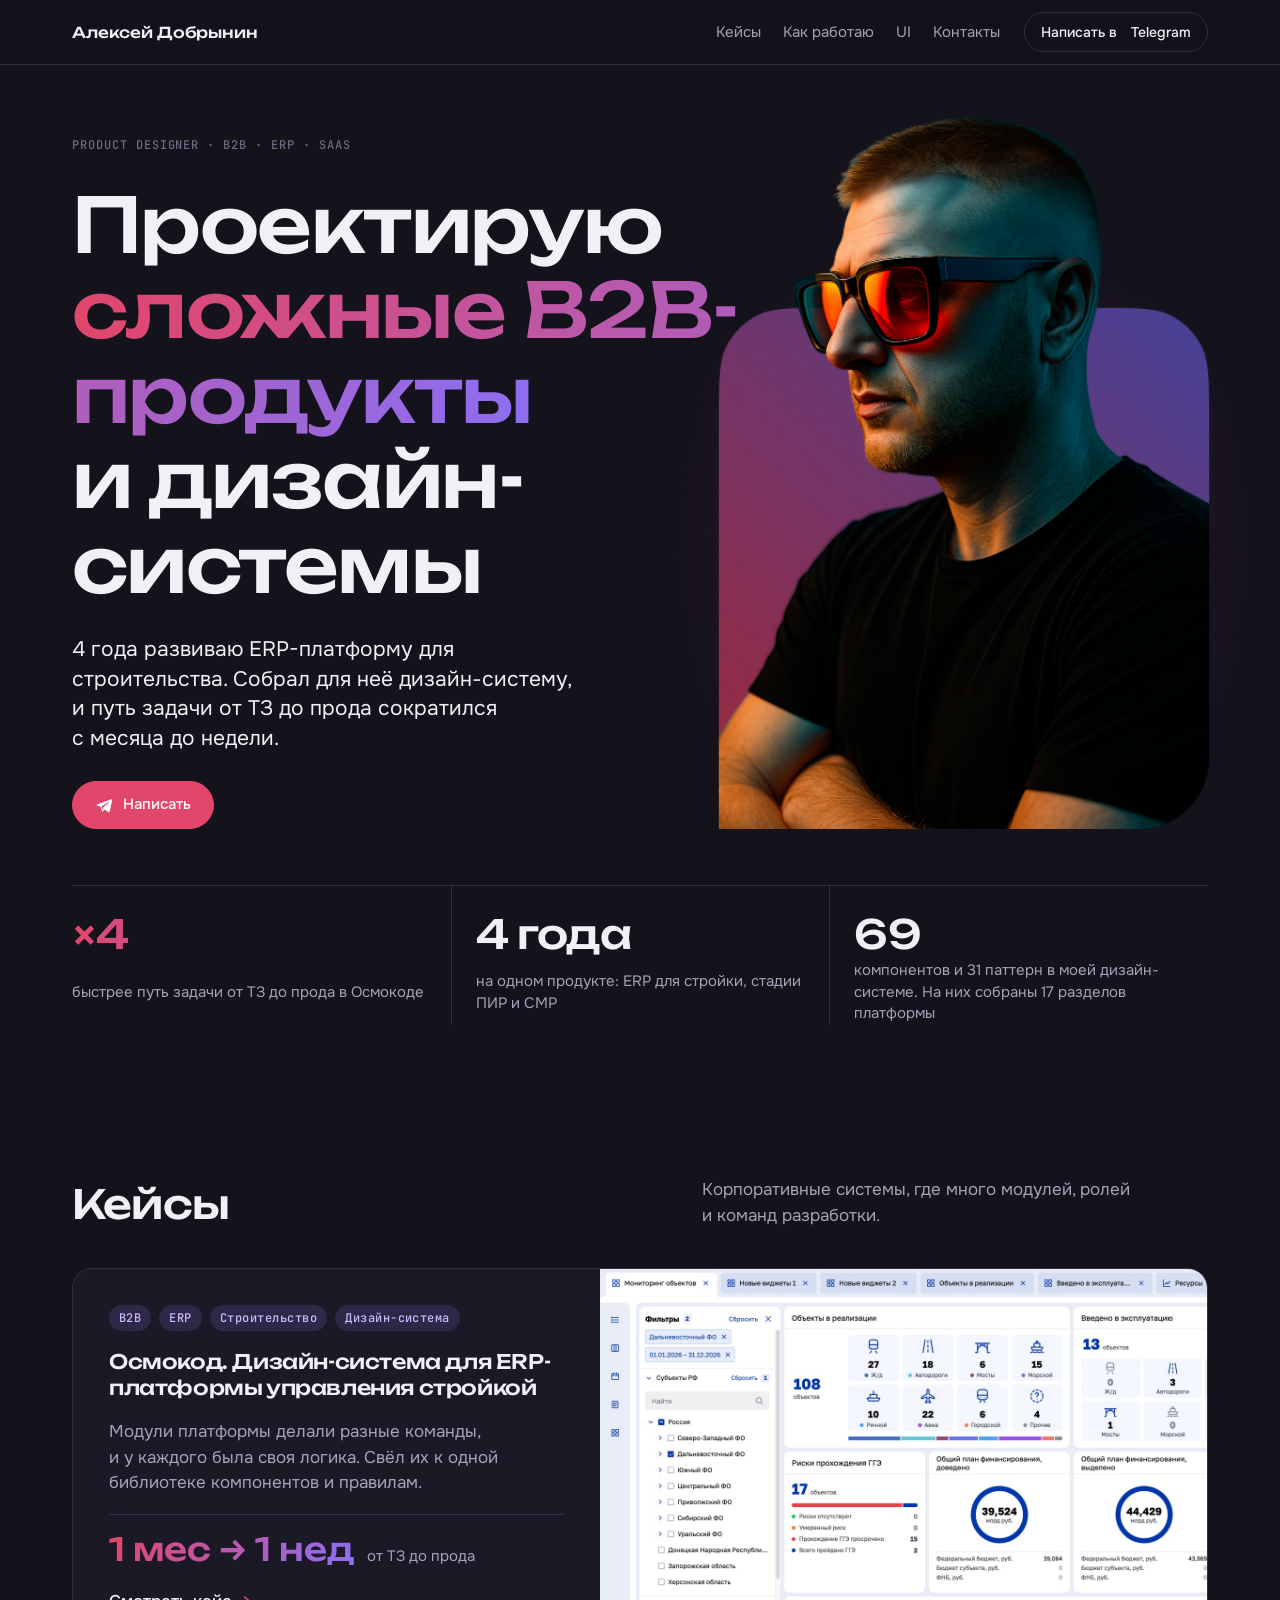
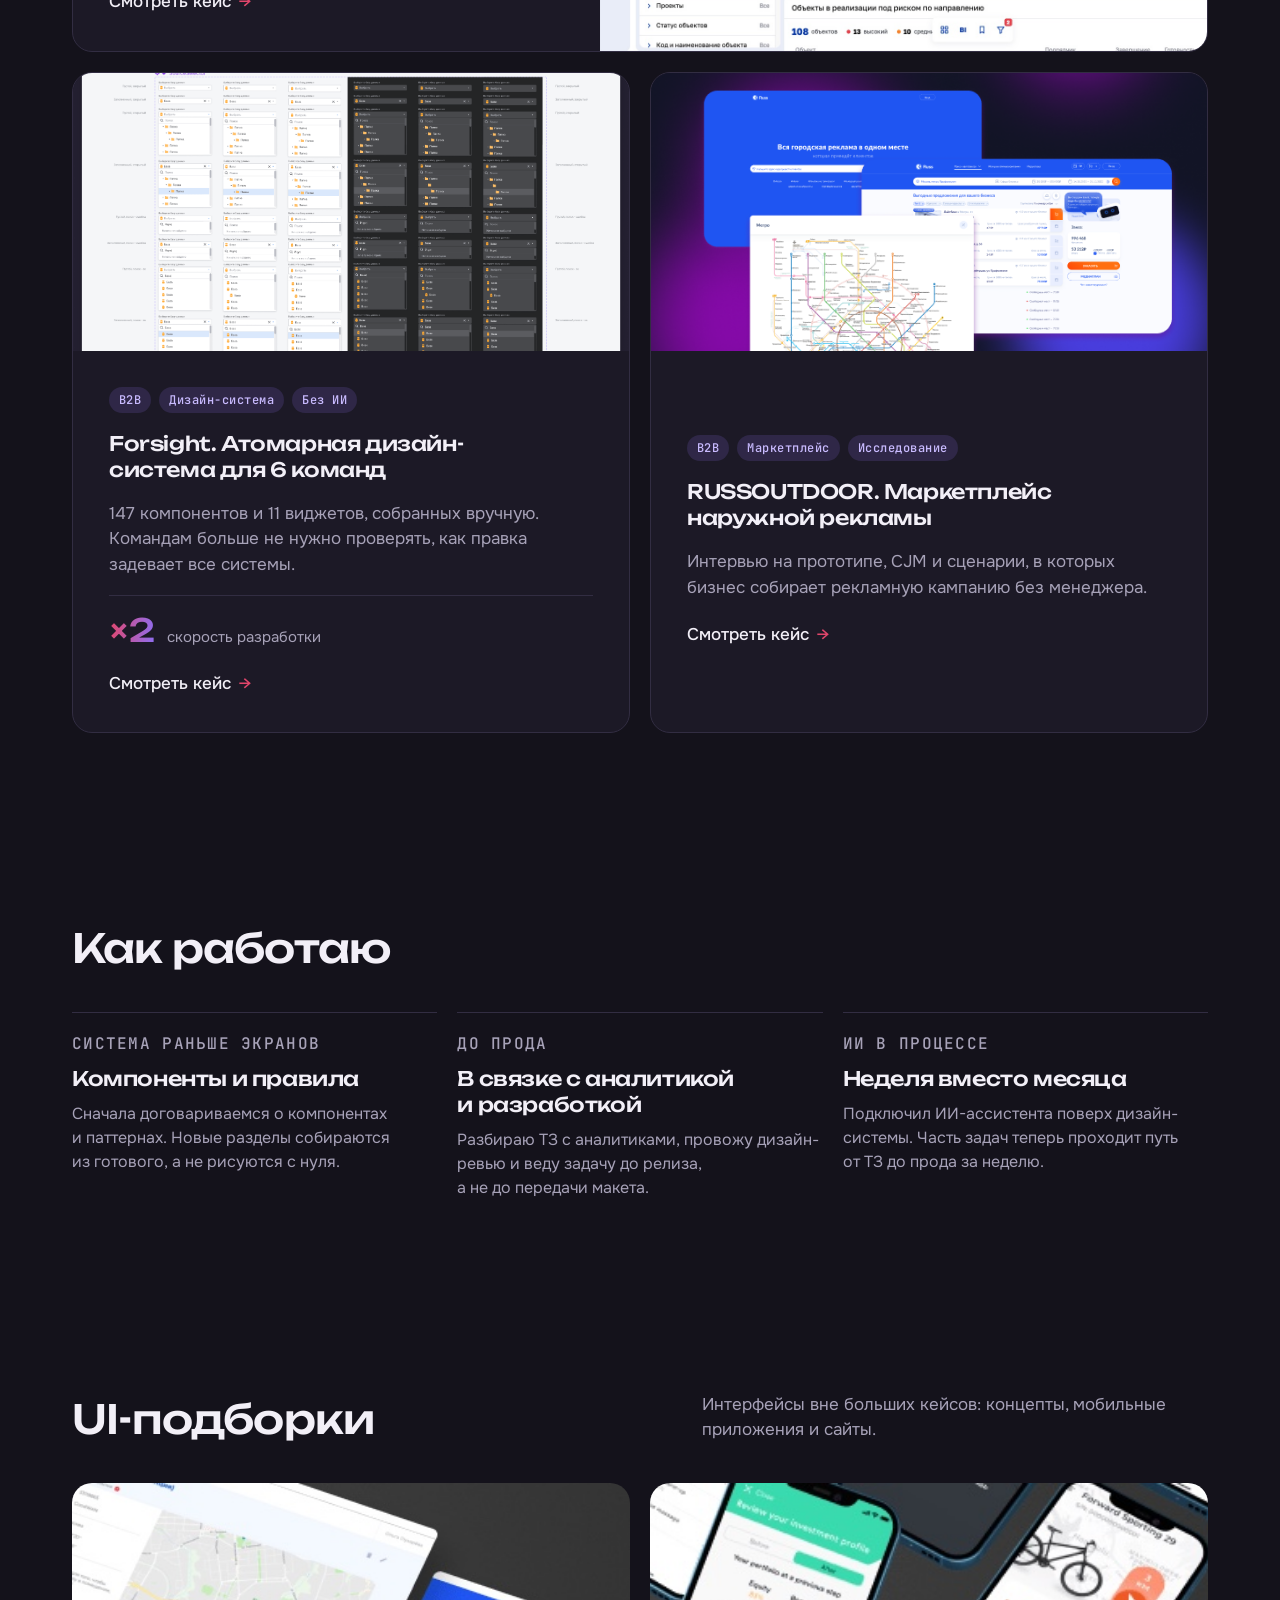
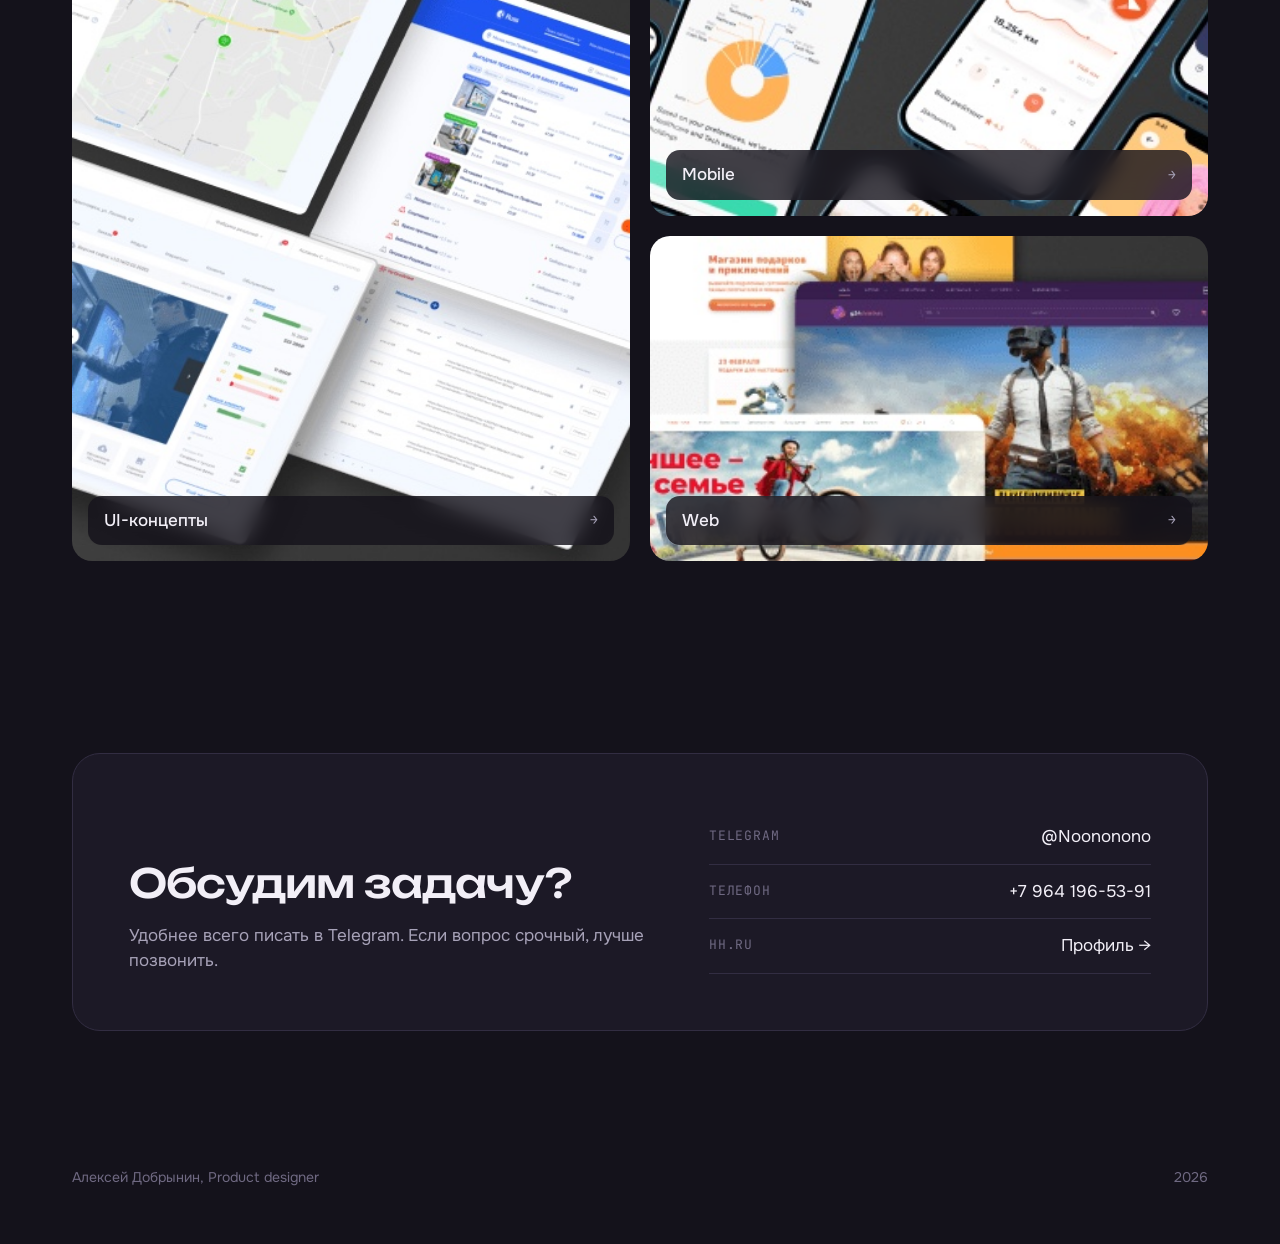
==== index.html @ 71d5b31c "Портфолио: главная, кейсы и UI-подборки Co-Authored-By: Claude Opus 5.5 <noreply@anthropic.com>" ====
<!doctype html>
<html lang="ru">
<head>
<meta charset="utf-8">
<meta name="viewport" content="width=device-width, initial-scale=1, viewport-fit=cover">
<title>Алексей Добрынин — Product designer</title>
<meta name="description" content="Product designer: сложные B2B-продукты, ERP и дизайн-системы. Кейсы Осмокод, Forsight и RUSSOUTDOOR.">
<link rel="canonical" href="https://alexey-star-web.github.io/">
<meta property="og:type" content="website">
<meta property="og:site_name" content="Алексей Добрынин">
<meta property="og:locale" content="ru_RU">
<meta property="og:title" content="Алексей Добрынин — Product designer">
<meta property="og:description" content="Product designer: сложные B2B-продукты, ERP и дизайн-системы. Кейсы Осмокод, Forsight и RUSSOUTDOOR.">
<meta property="og:url" content="https://alexey-star-web.github.io/">
<meta property="og:image" content="https://alexey-star-web.github.io/img/og.jpg">
<meta property="og:image:width" content="1200">
<meta property="og:image:height" content="630">
<meta name="twitter:card" content="summary_large_image">
<meta name="theme-color" content="#14121b">
<link rel="icon" href="favicon.svg" type="image/svg+xml">
<link rel="apple-touch-icon" href="apple-touch-icon.png">
<link rel="preconnect" href="https://fonts.googleapis.com">
<link rel="preconnect" href="https://fonts.gstatic.com" crossorigin>
<link rel="stylesheet" href="https://fonts.googleapis.com/css2?family=Unbounded:wght@500&family=Onest:wght@400;500&family=JetBrains+Mono:wght@400;500&display=swap">
<link rel="stylesheet" href="styles.css">
<style>:root { padding-top: env(safe-area-inset-top, 0px); padding-bottom: env(safe-area-inset-bottom, 0px); }</style>
</head>
<body>
<header class="top">
  <div class="wrap">
    <a class="logo" href="#">Алексей Добрынин</a>
    <nav class="nav" aria-label="Разделы">
      <a href="#cases">Кейсы</a>
      <a href="#how">Как работаю</a>
      <a href="#ui">UI</a>
      <a href="#contact">Контакты</a>
    </nav>
    <a class="btn btn-sm" href="https://t.me/Noononono" target="_blank" rel="noopener"><span class="sm-hide">Написать в&nbsp;</span>Telegram</a>
  </div>
</header>

<main>
  <section class="hero">
    <div class="wrap">
      <div class="hero-grid">
        <div class="hero-text">
          <p class="eyebrow">Product designer · B2B · ERP · SaaS</p>
          <h1>Проектирую <span class="grad">сложные B2B-продукты</span> и&nbsp;дизайн-системы</h1>
          <p class="lead">4 года развиваю ERP-платформу для строительства. Собрал для неё дизайн-систему, и&nbsp;путь задачи от&nbsp;ТЗ до&nbsp;прода сократился с&nbsp;месяца до&nbsp;недели.</p>
          <div class="btns">
            <a class="btn btn-primary" href="https://t.me/Noononono" target="_blank" rel="noopener">
              <svg viewBox="0 0 24 24" fill="currentColor" aria-hidden="true"><path d="M21.4 4.2 2.9 11.3c-1.3.5-1.2 1.2-.2 1.5l4.7 1.5 1.8 5.6c.2.6.4.8.8.8.4 0 .6-.2.9-.5l2.3-2.2 4.8 3.5c.9.5 1.5.2 1.7-.8l3.1-14.7c.3-1.3-.5-1.9-1.4-1.6ZM8.6 14l9.9-6.2c.5-.3.9-.1.5.2l-8.2 7.4-.3 3.4L8.6 14Z"/></svg>
              Написать
            </a>
          </div>
        </div>
        <div class="hero-photo">
          <img src="img/avatar.webp" alt="Алексей Добрынин" width="700" height="660">
        </div>
      </div>

      <div class="stats">
        <div class="stat"><b class="grad">×4</b><span>быстрее путь задачи от&nbsp;ТЗ до&nbsp;прода в&nbsp;Осмокоде</span></div>
        <div class="stat"><b>4 года</b><span>на одном продукте: ERP для стройки, стадии ПИР и&nbsp;СМР</span></div>
        <div class="stat"><b>69</b><span>компонентов и&nbsp;31 паттерн в&nbsp;моей дизайн-системе. На&nbsp;них собраны 17 разделов платформы</span></div>
      </div>
    </div>
  </section>

  <section class="section" id="cases">
    <div class="wrap">
      <div class="section-head">
        <h2>Кейсы</h2>
        <p class="muted">Корпоративные системы, где много модулей, ролей и&nbsp;команд разработки.</p>
      </div>

      <div class="cases">
        <a class="case" href="osmokod.html">
          <div class="case-body">
            <div class="tags"><span class="tag">B2B</span><span class="tag">ERP</span><span class="tag">Строительство</span><span class="tag">Дизайн-система</span></div>
            <h3>Осмокод. Дизайн-система для ERP-платформы управления стройкой</h3>
            <p>Модули платформы делали разные команды, и&nbsp;у&nbsp;каждого была своя логика. Свёл их к&nbsp;одной библиотеке компонентов и&nbsp;правилам.</p>
            <div class="case-metric"><b class="grad">1 мес → 1 нед</b><span>от ТЗ до прода</span></div>
            <span class="case-link">Смотреть кейс</span>
          </div>
          <div class="case-img"><img src="img/osm-card.jpg" alt="Дашборд мониторинга объектов платформы Осмокод" loading="lazy"></div>
        </a>

        <div class="case-row">
          <a class="case" href="forsight.html">
            <div class="case-img"><img src="img/fs4.webp" alt="Компоненты дизайн-системы Forsight в светлой и тёмной теме" loading="lazy"></div>
            <div class="case-body">
              <div class="tags"><span class="tag">B2B</span><span class="tag">Дизайн-система</span><span class="tag">Без ИИ</span></div>
              <h3>Forsight. Атомарная дизайн-система для 6&nbsp;команд</h3>
              <p>147 компонентов и&nbsp;11 виджетов, собранных вручную. Командам больше не&nbsp;нужно проверять, как правка задевает все системы.</p>
              <div class="case-metric"><b class="grad">×2</b><span>скорость разработки</span></div>
              <span class="case-link">Смотреть кейс</span>
            </div>
          </a>
          <a class="case" href="russoutdoor.html">
            <div class="case-img"><img src="img/card-russ.webp" style="object-position:right center" alt="Каталог рекламных носителей RUSSOUTDOOR" loading="lazy"></div>
            <div class="case-body">
              <div class="tags"><span class="tag">B2B</span><span class="tag">Маркетплейс</span><span class="tag">Исследование</span></div>
              <h3>RUSSOUTDOOR. Маркетплейс наружной рекламы</h3>
              <p>Интервью на&nbsp;прототипе, CJM и&nbsp;сценарии, в&nbsp;которых бизнес собирает рекламную кампанию без менеджера.</p>
              <span class="case-link">Смотреть кейс</span>
            </div>
          </a>
        </div>
      </div>
    </div>
  </section>

  <section class="section" id="how">
    <div class="wrap">
      <div class="section-head"><h2>Как работаю</h2></div>
      <div class="how">
        <div>
          <p class="eyebrow">Система раньше экранов</p>
          <h3>Компоненты и&nbsp;правила</h3>
          <p>Сначала договариваемся о&nbsp;компонентах и&nbsp;паттернах. Новые разделы собираются из&nbsp;готового, а&nbsp;не&nbsp;рисуются с&nbsp;нуля.</p>
        </div>
        <div>
          <p class="eyebrow">До прода</p>
          <h3>В связке с&nbsp;аналитикой и&nbsp;разработкой</h3>
          <p>Разбираю ТЗ с&nbsp;аналитиками, провожу дизайн-ревью и&nbsp;веду задачу до&nbsp;релиза, а&nbsp;не&nbsp;до&nbsp;передачи макета.</p>
        </div>
        <div>
          <p class="eyebrow">ИИ в процессе</p>
          <h3>Неделя вместо месяца</h3>
          <p>Подключил ИИ-ассистента поверх дизайн-системы. Часть задач теперь проходит путь от&nbsp;ТЗ до&nbsp;прода за&nbsp;неделю.</p>
        </div>
      </div>
    </div>
  </section>

  <section class="section" id="ui">
    <div class="wrap">
      <div class="section-head">
        <h2>UI-подборки</h2>
        <p class="muted">Интерфейсы вне больших кейсов: концепты, мобильные приложения и&nbsp;сайты.</p>
      </div>
      <div class="ui-grid">
        <a href="ui.html">
          <img src="img/ui1-in.jpg" alt="Подборка UI-концептов" loading="lazy">
          <figcaption>UI-концепты <span>→</span></figcaption>
        </a>
        <a href="mobile.html">
          <img src="img/ui2-in.jpg" alt="Подборка мобильных интерфейсов" loading="lazy">
          <figcaption>Mobile <span>→</span></figcaption>
        </a>
        <a href="web.html">
          <img src="img/ui3-in.jpg" alt="Подборка веб-интерфейсов" loading="lazy">
          <figcaption>Web <span>→</span></figcaption>
        </a>
      </div>
    </div>
  </section>

  <section class="section" id="contact">
    <div class="wrap">
      <div class="contact">
        <div>
          <h2>Обсудим задачу?</h2>
          <p class="muted">Удобнее всего писать в&nbsp;Telegram. Если вопрос срочный, лучше позвонить.</p>
        </div>
        <div class="contact-list">
          <a href="https://t.me/Noononono" target="_blank" rel="noopener"><span>Telegram</span><span>@Noononono</span></a>
          <a href="tel:+79641965391"><span>Телефон</span><span>+7 964 196-53-91</span></a>
          <a href="https://perm.hh.ru/resume/91a9d126ff029c4eff0039ed1f524474364571" target="_blank" rel="noopener"><span>hh.ru</span><span>Профиль →</span></a>
        </div>
      </div>
    </div>
  </section>
</main>

<footer class="wrap foot">
  <span>Алексей Добрынин, Product designer</span>
  <span>2026</span>
</footer>
</body>
</html>
---- styles.css ----
/* Layout: one 1120px column, dark plum ground, crimson→violet as the single brand accent.
   Mono labels carry the "spec sheet" voice of ERP work: units, stages, timings. */
:root {
  --bg: #14121b;
  --surface: #1c1926;
  --surface-2: #242031;
  --line: #322d42;
  --fg: #f2eff7;
  --muted: #a7a2b8;
  --dim: #6f6982;
  --graphite: #313133;
  --crimson: #e2466b;
  --violet: #8d6ef2;
  --grad: linear-gradient(95deg, var(--crimson) 0%, var(--violet) 100%);

  --f-display: "Unbounded", "Arial Black", system-ui, sans-serif;
  --f-body: "Onest", "Helvetica Neue", Arial, sans-serif;
  --f-mono: "JetBrains Mono", ui-monospace, "SF Mono", Menlo, monospace;

  --radius: 20px;
  --wrap: 1120px;
  color-scheme: dark;
}

* { box-sizing: border-box; }
html { scroll-behavior: smooth; }
body {
  margin: 0;
  background: var(--bg);
  color: var(--fg);
  font: 400 17px/1.5 var(--f-body);
  -webkit-font-smoothing: antialiased;
}
img { max-width: 100%; height: auto; display: block; }
a { color: inherit; }
:focus-visible { outline: 2px solid var(--violet); outline-offset: 3px; border-radius: 6px; }

.wrap {
  max-width: calc(var(--wrap) + 64px);
  margin: 0 auto;
  padding-left: max(24px, env(safe-area-inset-left, 0px));
  padding-right: max(24px, env(safe-area-inset-right, 0px));
}

/* Header */
body::before {
  content: ""; position: fixed; inset: 0 0 auto;
  height: env(safe-area-inset-top, 0px); z-index: 10; background: var(--bg);
}
.top {
  position: sticky; top: env(safe-area-inset-top, 0px); z-index: 9;
  background: color-mix(in srgb, var(--bg) 82%, transparent);
  backdrop-filter: blur(14px);
  border-bottom: 1px solid var(--line);
}
.top .wrap { display: flex; align-items: center; gap: 24px; min-height: 64px; }
.logo { font: 500 15px/1 var(--f-display); text-decoration: none; letter-spacing: -.01em; }
.nav { display: flex; gap: 22px; margin-left: auto; font-size: 15px; }
.nav a { text-decoration: none; color: var(--muted); transition: color .15s; }
.nav a:hover { color: var(--fg); }
.back { color: var(--muted); text-decoration: none; font-size: 15px; display: inline-flex; gap: 8px; align-items: center; }
.back:hover { color: var(--fg); }

/* Buttons */
.btns { display: flex; flex-wrap: wrap; gap: 12px; }
.btn {
  display: inline-flex; align-items: center; gap: 10px;
  min-height: 48px; padding: 0 22px; border-radius: 999px;
  font: 500 15px/1 var(--f-body); text-decoration: none;
  border: 1px solid var(--line); background: transparent; color: var(--fg); white-space: nowrap;
  transition: border-color .15s, background .15s, transform .15s;
}
.btn:hover { border-color: var(--muted); }
.btn-primary { background: var(--crimson); border-color: var(--crimson); color: #fff; }
.btn-primary:hover { background: #ec5a7d; border-color: #ec5a7d; }
.btn svg { width: 18px; height: 18px; flex: none; }
.btn-sm { min-height: 40px; padding: 0 16px; font-size: 14px; }

/* Type */
.eyebrow {
  font: 500 12px/1.4 var(--f-mono); letter-spacing: .08em; text-transform: uppercase;
  color: var(--dim);
}
.grad { background: var(--grad); -webkit-background-clip: text; background-clip: text; color: transparent; }
h1, h2, h3 { font-family: var(--f-display); font-weight: 500; letter-spacing: -.02em; text-wrap: balance; margin: 0; }
h1 { font-size: clamp(32px, 7vw, 76px); line-height: 1.12; }
h2 { font-size: clamp(28px, 4vw, 40px); line-height: 1.18; }
h3 { font-size: 20px; line-height: 1.3; }
p { margin: 0; }
.lead { font-size: clamp(18px, 2vw, 21px); line-height: 1.4; color: var(--fg); max-width: 36ch; }
.muted { color: var(--muted); }

.tags { display: flex; flex-wrap: wrap; gap: 8px; }
.tag {
  font: 500 12px/1 var(--f-mono); letter-spacing: .04em;
  padding: 7px 10px; border-radius: 999px;
  background: color-mix(in srgb, var(--violet) 16%, transparent);
  color: #c9bbff;
}

.section { padding-block: 96px; }
.section-head { display: flex; flex-wrap: wrap; align-items: end; justify-content: space-between; gap: 16px 32px; margin-bottom: 40px; }
.section-head p { max-width: 46ch; }

/* Hero */
.hero { padding-block: 72px 56px; }
/* Photo spans the text column: crown on the eyebrow line, bottom on the buttons line.
   avatar.webp is 700×660 with transparent margins: 39px above the crown, 131px right of the figure. */
.hero-grid { display: grid; grid-template-columns: 1.25fr .75fr; gap: 56px; align-items: stretch; }
.hero-text { display: grid; gap: 28px; min-width: 0; align-content: start; }
.hero-photo { position: relative; min-height: 0; pointer-events: none; }
.hero-photo img {
  position: absolute; right: 0; bottom: 0;
  height: calc(100% * 660 / 621); width: auto; max-width: none;
  transform: translateX(calc(131% / 7));
}

.stats {
  display: grid; grid-template-columns: repeat(3, minmax(0, 1fr));
  border-top: 1px solid var(--line); margin-top: 56px;
}
.stats-4 { grid-template-columns: repeat(4, minmax(0, 1fr)); }
.stat { padding: 28px 24px 0 0; display: grid; gap: 6px; }
.stat + .stat { padding-left: 24px; border-left: 1px solid var(--line); }
.stat b { font: 500 clamp(28px, 3.4vw, 40px)/1 var(--f-display); letter-spacing: -.02em; }
.stat span { color: var(--muted); font-size: 15px; line-height: 1.45; }

/* Cases */
.cases { display: grid; gap: 20px; }
.case {
  display: grid; grid-template-columns: minmax(0, 1fr) minmax(0, 1.15fr);
  background: var(--surface); border: 1px solid var(--line); border-radius: var(--radius);
  overflow: hidden; text-decoration: none; transition: border-color .2s, transform .2s;
}
.case:hover { border-color: color-mix(in srgb, var(--violet) 55%, var(--line)); }
.case:hover .case-img img { transform: scale(1.02); }
.case-body { padding: 36px; display: grid; gap: 18px; align-content: start; min-width: 0; }
.case-body p { color: var(--muted); }
.case-img { background: var(--surface-2); overflow: hidden; min-height: 260px; }
.case-img img { width: 100%; height: 100%; object-fit: cover; object-position: left center; transition: transform .4s; }
.case-metric {
  display: flex; align-items: baseline; gap: 12px; flex-wrap: wrap;
  padding-top: 18px; border-top: 1px solid var(--line);
}
.case-metric b { font: 500 32px/1 var(--f-display); }
.case-metric span { color: var(--muted); font-size: 15px; }
.case-link { font-weight: 500; color: var(--fg); display: inline-flex; gap: 8px; align-items: center; margin-top: 4px; }
.case-link::after { content: "→"; color: var(--crimson); transition: transform .2s; }
.case:hover .case-link::after { transform: translateX(4px); }
.case-row { display: grid; grid-template-columns: repeat(2, minmax(0, 1fr)); gap: 20px; }
.case-row .case { grid-template-columns: 1fr; }
.case-row .case-img { min-height: 200px; aspect-ratio: 16/8; }

/* Process */
.how { display: grid; grid-template-columns: repeat(3, minmax(0, 1fr)); gap: 20px; }
.how > div { display: grid; gap: 10px; align-content: start; padding-top: 20px; border-top: 1px solid var(--line); }
.how p { color: var(--muted); font-size: 16px; }

/* UI gallery */
.ui-grid { display: grid; grid-template-columns: 1fr 1fr; grid-template-rows: auto auto; gap: 20px; }
/* Images are cropped inside their graphite block, so only the card's own radius shows. */
.ui-grid a {
  position: relative; display: block; border-radius: var(--radius); overflow: hidden;
  background: var(--graphite); text-decoration: none;
}
.ui-grid a:first-child { grid-row: span 2; }
.ui-grid img { width: 100%; height: 100%; object-fit: cover; transition: transform .4s; }
.ui-grid a:hover img { transform: scale(1.03); }
.ui-grid figcaption {
  position: absolute; left: 16px; bottom: 16px; right: 16px;
  display: flex; justify-content: space-between; align-items: center; gap: 12px;
  padding: 12px 16px; border-radius: 14px;
  background: color-mix(in srgb, var(--bg) 80%, transparent); backdrop-filter: blur(10px);
  font-weight: 500;
}
.ui-grid figcaption span { color: var(--muted); font: 400 13px/1.3 var(--f-mono); }

/* Contacts */
.contact {
  background: var(--surface); border: 1px solid var(--line); border-radius: 28px;
  padding: clamp(28px, 5vw, 56px); display: grid; grid-template-columns: 1.1fr .9fr; gap: 40px; align-items: end;
}
.contact h2 { margin-bottom: 16px; }
.contact-list { display: grid; gap: 0; }
.contact-list a, .contact-list div {
  display: flex; justify-content: space-between; gap: 16px; padding: 14px 0;
  border-bottom: 1px solid var(--line); text-decoration: none;
}
.contact-list span:first-child { color: var(--dim); font: 400 13px/1.8 var(--f-mono); text-transform: uppercase; letter-spacing: .06em; }
.contact-list a:hover span:last-child { color: var(--crimson); }
.foot { padding-block: 40px 56px; color: var(--dim); font-size: 14px; display: flex; justify-content: space-between; flex-wrap: wrap; gap: 12px; }

/* ===== Case page ===== */
.case-hero { padding-block: 56px 32px; display: grid; gap: 28px; }
.case-hero .lead { max-width: 52ch; }
.facts {
  display: grid; grid-template-columns: repeat(4, minmax(0, 1fr));
  border-block: 1px solid var(--line); margin-top: 16px;
}
.facts > div { padding: 20px 20px 20px 0; display: grid; gap: 6px; align-content: start; }
.facts > div + div { padding-left: 20px; border-left: 1px solid var(--line); }
.facts dt { margin: 0; }
.facts dd { margin: 0; font-size: 16px; line-height: 1.45; }

.shot {
  border-radius: var(--radius); overflow: hidden; background: var(--surface);
  border: 1px solid var(--line); cursor: zoom-in; padding: 0; display: block; width: 100%;
}
.shot img { width: 100%; }
.cover {
  position: relative; border-radius: 28px; overflow: hidden;
  background: radial-gradient(60% 70% at 50% 45%, color-mix(in srgb, var(--violet) 30%, transparent), transparent 70%), var(--surface);
  border: 1px solid var(--line); padding: clamp(16px, 4vw, 48px);
}
.cover img { margin: 0 auto; width: min(100%, 820px); height: auto; }

/* Result chart: cycle time per stage, bars drawn to one scale (4 weeks = 100%) */
.result { display: grid; grid-template-columns: .8fr 1.2fr; gap: 48px; align-items: center; }
.result-big { display: grid; gap: 12px; }
.result-big b { font: 500 clamp(64px, 10vw, 120px)/.9 var(--f-display); letter-spacing: -.04em; }
.result-big p { color: var(--muted); max-width: 30ch; }
.bars { display: grid; gap: 22px; }
.bar { display: grid; gap: 8px; }
.bar-head { display: flex; justify-content: space-between; gap: 12px; font-size: 15px; }
.bar-head span:last-child { font: 500 14px/1.6 var(--f-mono); color: var(--fg); font-variant-numeric: tabular-nums; white-space: nowrap; }
.bar-track { height: 14px; border-radius: 999px; background: var(--surface-2); overflow: hidden; }
.bar-fill { height: 100%; border-radius: 999px; background: var(--dim); }
.bar.is-ds .bar-fill { background: color-mix(in srgb, var(--violet) 75%, var(--crimson)); }
.bar.is-ai .bar-fill { background: var(--grad); }
.bar-note { color: var(--dim); font-size: 14px; line-height: 1.45; }
.scale { display: flex; justify-content: space-between; font: 400 12px/1 var(--f-mono); color: var(--dim); padding-top: 4px; border-top: 1px dashed var(--line); }

/* Phase diagram: process stages, not a time scale */
.phases { display: grid; gap: 24px; }
.phase-row { display: grid; gap: 10px; }
.phase-row ol { display: flex; gap: 8px; margin: 0; padding: 0; list-style: none; }
.phase-row li {
  flex: 1 1 0; min-width: 0; padding: 14px 16px; border-radius: 12px;
  background: var(--surface-2); color: var(--muted); font-size: 15px; line-height: 1.35;
}
.phase-row li.is-gone {
  background: transparent; border: 1px dashed var(--crimson);
  color: var(--dim); text-decoration: line-through; text-decoration-color: var(--crimson);
}
.phase-row.is-new li { background: color-mix(in srgb, var(--violet) 22%, var(--surface-2)); color: var(--fg); }
.cover-light { background: #eef0f4; }
.shot-light { background: #f3f4f7; }

.split { display: grid; grid-template-columns: .8fr 1.2fr; gap: 48px; align-items: start; }
.split > div { min-width: 0; }
.prose { display: grid; gap: 16px; color: var(--muted); max-width: 60ch; }
.prose strong { color: var(--fg); font-weight: 500; }

.steps { display: grid; gap: 0; counter-reset: step; }
.steps li {
  list-style: none; counter-increment: step;
  display: grid; grid-template-columns: 56px 1fr; gap: 16px;
  padding: 22px 0; border-bottom: 1px solid var(--line);
}
.steps li:first-child { border-top: 1px solid var(--line); }
.steps li::before { content: counter(step, decimal-leading-zero); font: 500 14px/1.7 var(--f-mono); color: var(--crimson); }
.steps h3 { font-size: 18px; margin-bottom: 6px; }
.steps p { color: var(--muted); font-size: 16px; }
ol.steps { padding: 0; margin: 0; }

.gallery-main { display: grid; gap: 16px; }
.gallery { display: grid; grid-template-columns: repeat(4, minmax(0, 1fr)); gap: 12px; }
.gallery .shot { border-radius: 12px; }
.caption { color: var(--dim); font-size: 14px; margin-top: 12px; }

.fig { margin: 0; min-width: 0; }
.fig .caption { margin-top: 10px; }
.phones {
  display: grid; grid-template-columns: repeat(3, minmax(0, 220px)); justify-content: center; gap: clamp(12px, 3vw, 40px);
  padding: clamp(20px, 4vw, 48px); border-radius: var(--radius); background: var(--surface); border: 1px solid var(--line);
}
/* The first phone lost its header to the crop: equal frames, screen pinned to the bottom. */
.phones .shot { border-radius: 18px; aspect-ratio: 750 / 1624; background: #eef2fb; }
.phones .shot img { width: 100%; height: 100%; object-fit: contain; object-position: bottom; }
.compare:has(.fig) { align-items: start; }
.compare { display: grid; grid-template-columns: 1fr 1fr; gap: 20px; }
.compare figure { margin: 0; display: grid; gap: 12px; }
.compare figcaption { display: flex; gap: 10px; align-items: center; font-weight: 500; }
.dot { width: 8px; height: 8px; border-radius: 50%; background: var(--dim); }
.dot.new { background: var(--crimson); }

.ai-box {
  border-radius: 28px; padding: clamp(28px, 5vw, 56px);
  background:
    radial-gradient(80% 120% at 100% 0%, color-mix(in srgb, var(--violet) 22%, transparent), transparent 60%),
    var(--surface);
  border: 1px solid var(--line);
  display: grid; grid-template-columns: 1fr 1fr; gap: 40px;
}
.ai-box ul { margin: 0; padding: 0; list-style: none; display: grid; gap: 14px; }
.ai-box li { display: grid; grid-template-columns: 22px 1fr; gap: 10px; color: var(--muted); }
.ai-box li::before { content: "→"; color: var(--crimson); }

.next {
  display: flex; justify-content: space-between; align-items: center; gap: 24px; flex-wrap: wrap;
  padding: 32px 36px; border-radius: var(--radius); border: 1px solid var(--line);
  text-decoration: none; transition: border-color .2s;
}
.next:hover { border-color: var(--violet); }
.next h3 { font-size: clamp(22px, 3vw, 30px); }

/* Lightbox */
dialog.lb {
  border: 0; padding: 0; background: transparent; max-width: 96vw; max-height: 92vh;
}
dialog.lb::backdrop { background: rgba(10, 8, 16, .86); backdrop-filter: blur(6px); }
dialog.lb img { max-width: 96vw; max-height: 92vh; border-radius: 12px; cursor: zoom-out; }
/* Long landing-page shots: fit to width and scroll instead of shrinking to the viewport height */
dialog.lb.is-tall { overflow-y: auto; }
dialog.lb.is-tall img { max-height: none; width: min(96vw, 1200px); }

/* Tall shots in a grid: show the top of the page, full image opens in the lightbox */
.shot-tall { aspect-ratio: 3 / 4; }
.shot-tall img { height: 100%; object-fit: cover; object-position: top; }

@media (max-width: 900px) {
  .hero-grid, .case, .contact, .result, .split, .ai-box { grid-template-columns: 1fr; }
  .hero-photo { order: -1; max-width: 320px; }
  .hero-photo img { position: static; width: 100%; height: auto; transform: none; }
  .case-img { order: -1; min-height: 0; aspect-ratio: 16/8; }
  .how { grid-template-columns: 1fr; }
  .facts { grid-template-columns: 1fr 1fr; }
  .facts > div:nth-child(3) { padding-left: 0; border-left: 0; }
  .facts > div:nth-child(n+3) { border-top: 1px solid var(--line); }
  .gallery { grid-template-columns: repeat(2, minmax(0, 1fr)); }
  .stats-4 { grid-template-columns: 1fr 1fr; }
  .stats-4 .stat:nth-child(3) { padding-left: 0; border-left: 0; }
  .stats-4 .stat:nth-child(n+3) { border-top: 1px solid var(--line); padding-bottom: 20px; }
}
@media (max-width: 640px) {
  body { font-size: 16px; }
  .section { padding-block: 64px; }
  .nav { display: none; }
  .top .btn { margin-left: auto; }
  .sm-hide { display: none; }
  .logo { white-space: nowrap; }
  .stats { grid-template-columns: 1fr; }
  .stat, .stat + .stat { padding: 18px 0; border-left: 0; }
  .stat + .stat { border-top: 1px solid var(--line); }
  .case-row, .compare { grid-template-columns: 1fr; }
  .case-body { padding: 24px; }
  .ui-grid { grid-template-columns: 1fr; }
  .ui-grid a:first-child { grid-row: auto; }
  .steps li { grid-template-columns: 40px 1fr; }
  .phase-row ol { flex-direction: column; }
  .next { padding: 24px; }
}
@media (prefers-reduced-motion: reduce) {
  *, *::before, *::after { transition: none !important; scroll-behavior: auto !important; }
}

/* ===== UI collections =====
   Collages keep the Tilda arrangement: positions are percentages of the collage box,
   later items sit on top. Mockups carry their own rounded frames and shadows. */
.ui-project + .ui-project { padding-top: 0; }
.collage { position: relative; width: 100%; }
.collage-item {
  position: absolute; display: block; padding: 0; border: 0; background: none;
  cursor: zoom-in; transition: transform .25s;
}
.collage-item:hover { transform: translateY(-4px); z-index: 2; }
.collage-item img { width: 100%; height: auto; }
.ui-next { display: grid; grid-template-columns: 1fr 1fr; gap: 20px; }

@media (max-width: 640px) {
  /* Phones: collages become a plain stack, phone mockups two per row */
  .collage { aspect-ratio: auto !important; display: grid; gap: 16px; }
  .collage-item { position: static; width: 100% !important; }
  .collage-phones { grid-template-columns: 1fr 1fr; gap: 12px; }
  .collage-phones .collage-item:nth-child(even) { margin-top: 32px; }
  .ui-next { grid-template-columns: 1fr; }
}
@media (max-width: 640px) {
  .collage-item.is-phone { width: 60% !important; justify-self: center; }
}
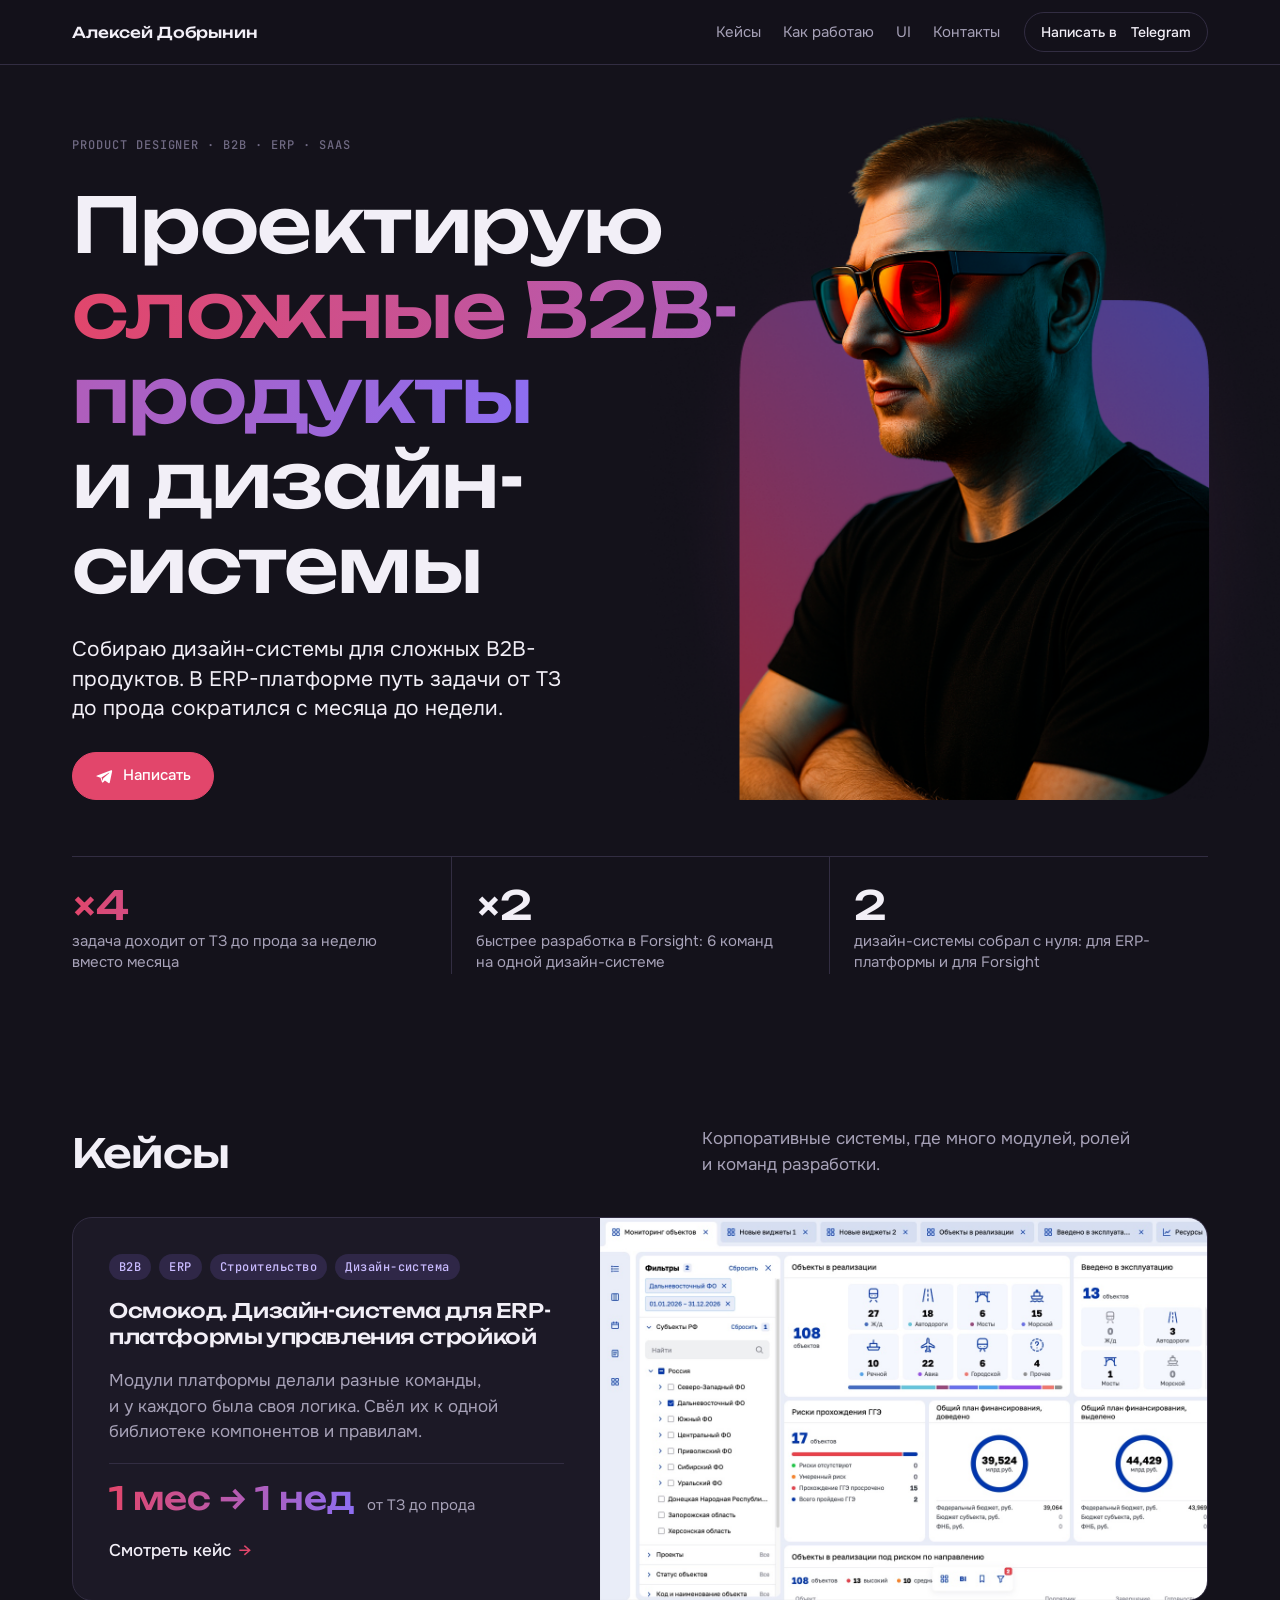
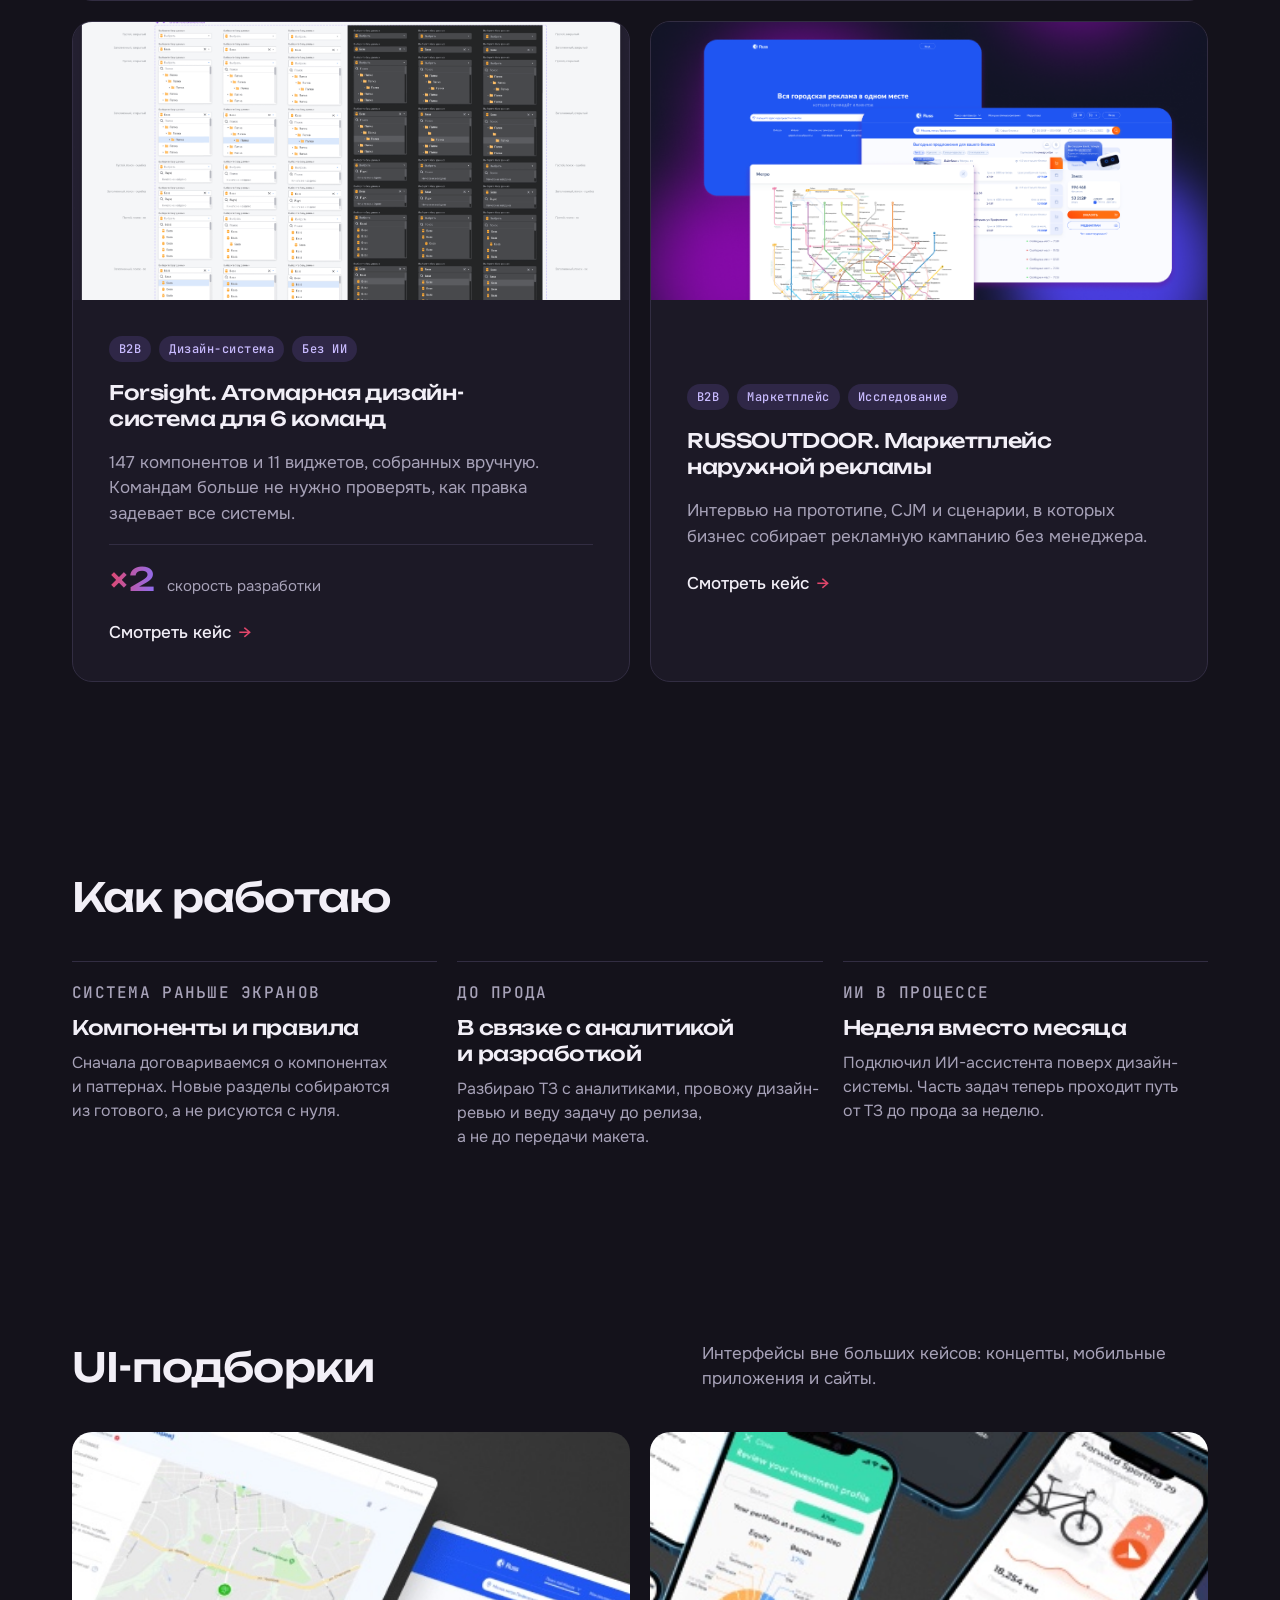
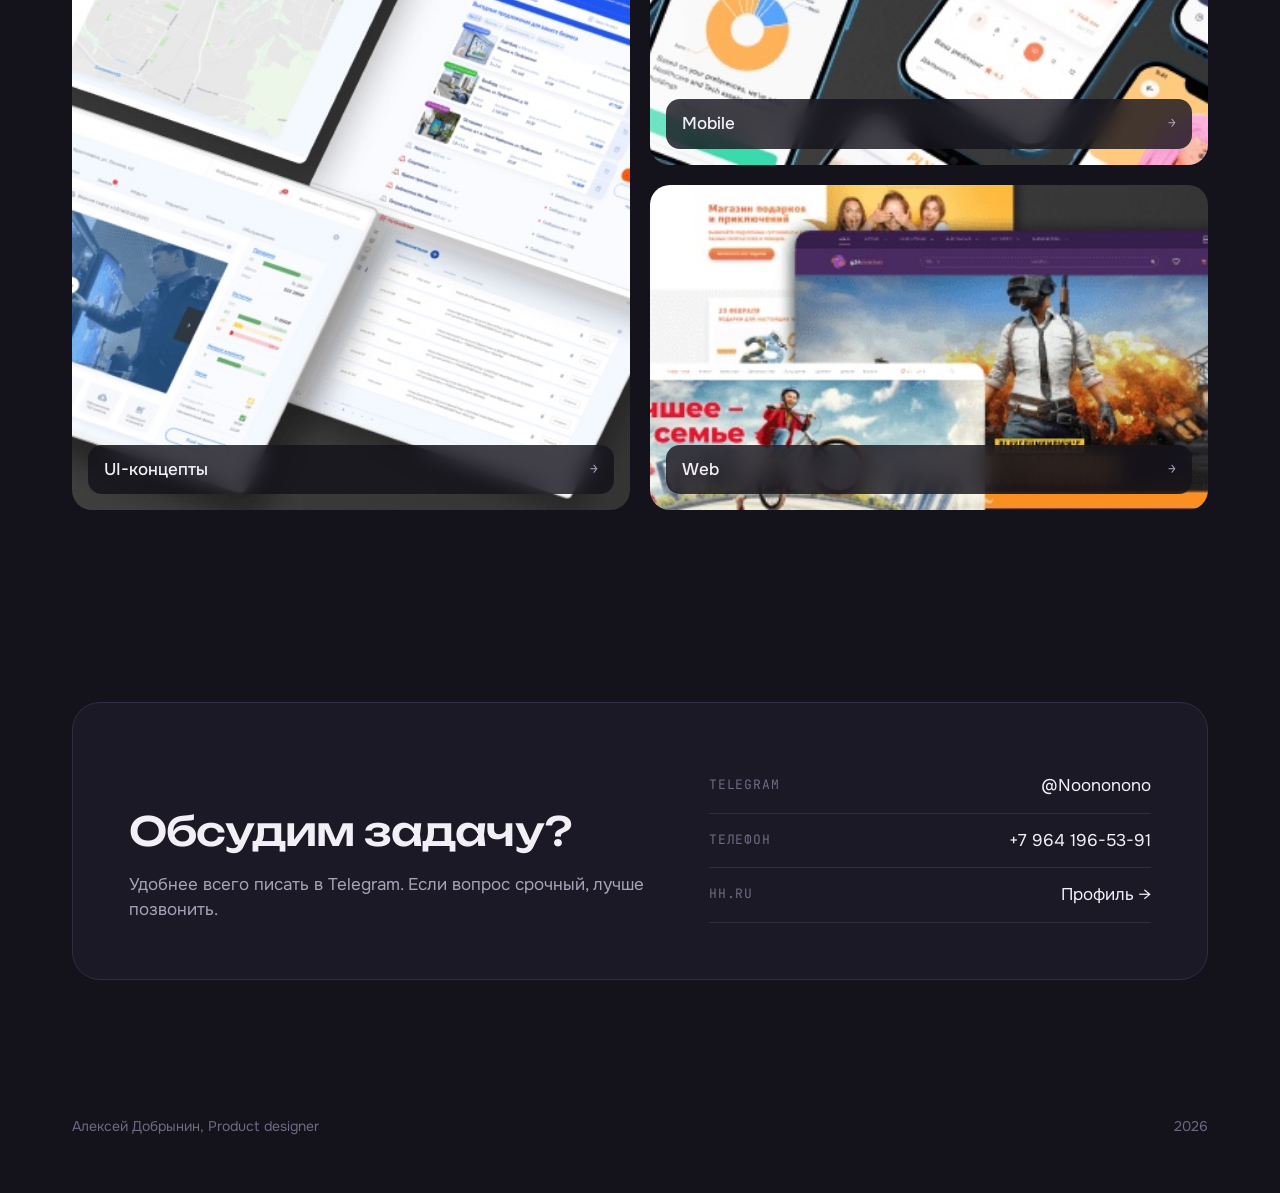
==== commit 501a2a9c: "Главная: цифры-результаты вместо внутренних метрик Co-Authored-By: Claude Opus 5.5 <noreply@anthropi" ====
--- a/index.html
+++ b/index.html
@@ -5,14 +5,14 @@
 <meta name="viewport" content="width=device-width, initial-scale=1, viewport-fit=cover">
 <title>Алексей Добрынин — Product designer</title>
 <meta name="description" content="Product designer: сложные B2B-продукты, ERP и дизайн-системы. Кейсы Осмокод, Forsight и RUSSOUTDOOR.">
-<link rel="canonical" href="https://alexey-star-web.github.io/">
+<link rel="canonical" href="https://dobrynin.tech/">
 <meta property="og:type" content="website">
 <meta property="og:site_name" content="Алексей Добрынин">
 <meta property="og:locale" content="ru_RU">
 <meta property="og:title" content="Алексей Добрынин — Product designer">
 <meta property="og:description" content="Product designer: сложные B2B-продукты, ERP и дизайн-системы. Кейсы Осмокод, Forsight и RUSSOUTDOOR.">
-<meta property="og:url" content="https://alexey-star-web.github.io/">
-<meta property="og:image" content="https://alexey-star-web.github.io/img/og.jpg">
+<meta property="og:url" content="https://dobrynin.tech/">
+<meta property="og:image" content="https://dobrynin.tech/img/og.jpg">
 <meta property="og:image:width" content="1200">
 <meta property="og:image:height" content="630">
 <meta name="twitter:card" content="summary_large_image">
@@ -24,8 +24,21 @@
 <link rel="stylesheet" href="https://fonts.googleapis.com/css2?family=Unbounded:wght@500&family=Onest:wght@400;500&family=JetBrains+Mono:wght@400;500&display=swap">
 <link rel="stylesheet" href="styles.css">
 <style>:root { padding-top: env(safe-area-inset-top, 0px); padding-bottom: env(safe-area-inset-bottom, 0px); }</style>
+<!-- Yandex.Metrika counter -->
+<script type="text/javascript">
+    (function(m,e,t,r,i,k,a){
+        m[i]=m[i]||function(){(m[i].a=m[i].a||[]).push(arguments)};
+        m[i].l=1*new Date();
+        for (var j = 0; j < document.scripts.length; j++) {if (document.scripts[j].src === r) { return; }}
+        k=e.createElement(t),a=e.getElementsByTagName(t)[0],k.async=1,k.src=r,a.parentNode.insertBefore(k,a)
+    })(window, document,'script','https://mc.yandex.ru/metrika/tag.js?id=114056399', 'ym');
+
+    ym(114056399, 'init', {ssr:true, webvisor:true, clickmap:true, ecommerce:"dataLayer", referrer: document.referrer, url: location.href, accurateTrackBounce:true, trackLinks:true});
+</script>
+<!-- /Yandex.Metrika counter -->
 </head>
 <body>
+<noscript><div><img src="https://mc.yandex.ru/watch/114056399" style="position:absolute; left:-9999px;" alt="" /></div></noscript>
 <header class="top">
   <div class="wrap">
     <a class="logo" href="#">Алексей Добрынин</a>
@@ -46,7 +59,7 @@
         <div class="hero-text">
           <p class="eyebrow">Product designer · B2B · ERP · SaaS</p>
           <h1>Проектирую <span class="grad">сложные B2B-продукты</span> и&nbsp;дизайн-системы</h1>
-          <p class="lead">4 года развиваю ERP-платформу для строительства. Собрал для неё дизайн-систему, и&nbsp;путь задачи от&nbsp;ТЗ до&nbsp;прода сократился с&nbsp;месяца до&nbsp;недели.</p>
+          <p class="lead">Собираю дизайн-системы для сложных B2B-продуктов. В&nbsp;ERP-платформе путь задачи от&nbsp;ТЗ до&nbsp;прода сократился с&nbsp;месяца до&nbsp;недели.</p>
           <div class="btns">
             <a class="btn btn-primary" href="https://t.me/Noononono" target="_blank" rel="noopener">
               <svg viewBox="0 0 24 24" fill="currentColor" aria-hidden="true"><path d="M21.4 4.2 2.9 11.3c-1.3.5-1.2 1.2-.2 1.5l4.7 1.5 1.8 5.6c.2.6.4.8.8.8.4 0 .6-.2.9-.5l2.3-2.2 4.8 3.5c.9.5 1.5.2 1.7-.8l3.1-14.7c.3-1.3-.5-1.9-1.4-1.6ZM8.6 14l9.9-6.2c.5-.3.9-.1.5.2l-8.2 7.4-.3 3.4L8.6 14Z"/></svg>
@@ -60,9 +73,9 @@
       </div>
 
       <div class="stats">
-        <div class="stat"><b class="grad">×4</b><span>быстрее путь задачи от&nbsp;ТЗ до&nbsp;прода в&nbsp;Осмокоде</span></div>
-        <div class="stat"><b>4 года</b><span>на одном продукте: ERP для стройки, стадии ПИР и&nbsp;СМР</span></div>
-        <div class="stat"><b>69</b><span>компонентов и&nbsp;31 паттерн в&nbsp;моей дизайн-системе. На&nbsp;них собраны 17 разделов платформы</span></div>
+        <div class="stat"><b class="grad">×4</b><span>задача доходит от&nbsp;ТЗ до&nbsp;прода за&nbsp;неделю вместо месяца</span></div>
+        <div class="stat"><b>×2</b><span>быстрее разработка в&nbsp;Forsight: 6&nbsp;команд на&nbsp;одной дизайн-системе</span></div>
+        <div class="stat"><b>2</b><span>дизайн-системы собрал с&nbsp;нуля: для ERP-платформы и&nbsp;для Forsight</span></div>
       </div>
     </div>
   </section>
